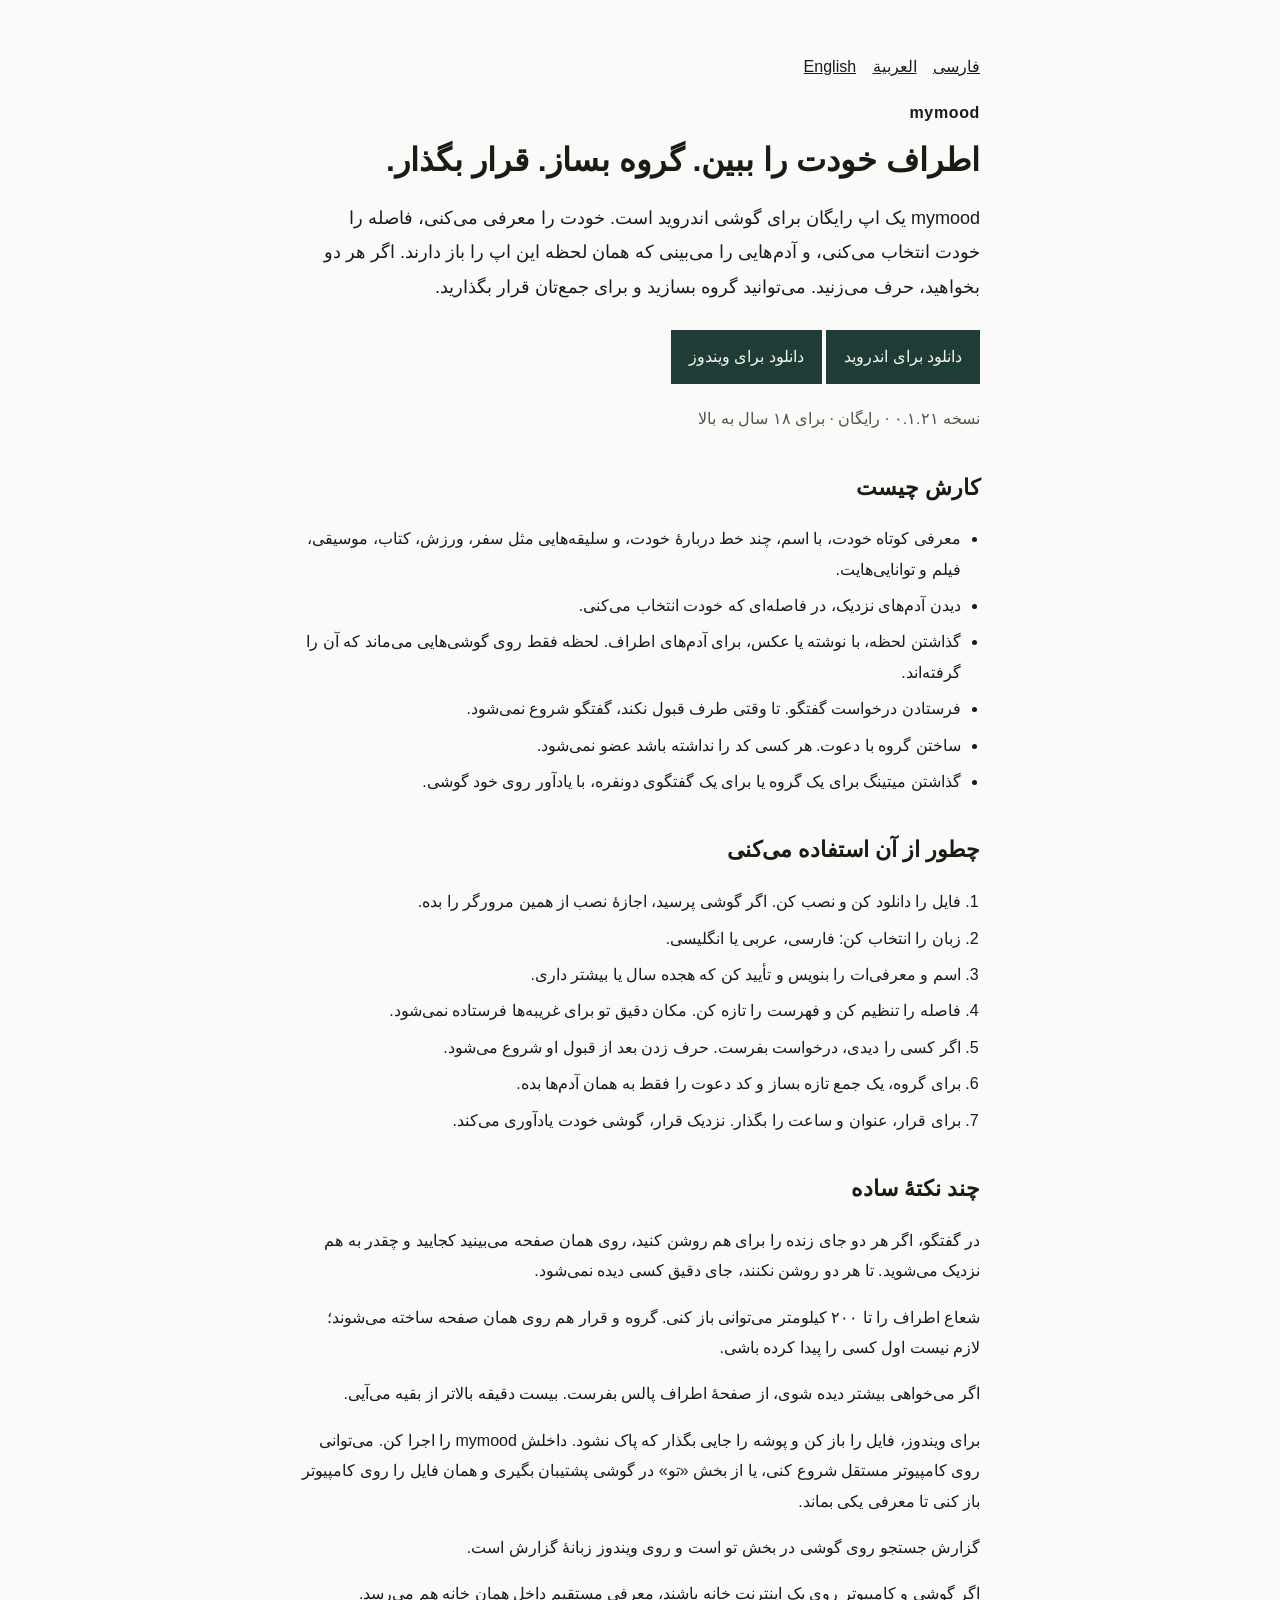
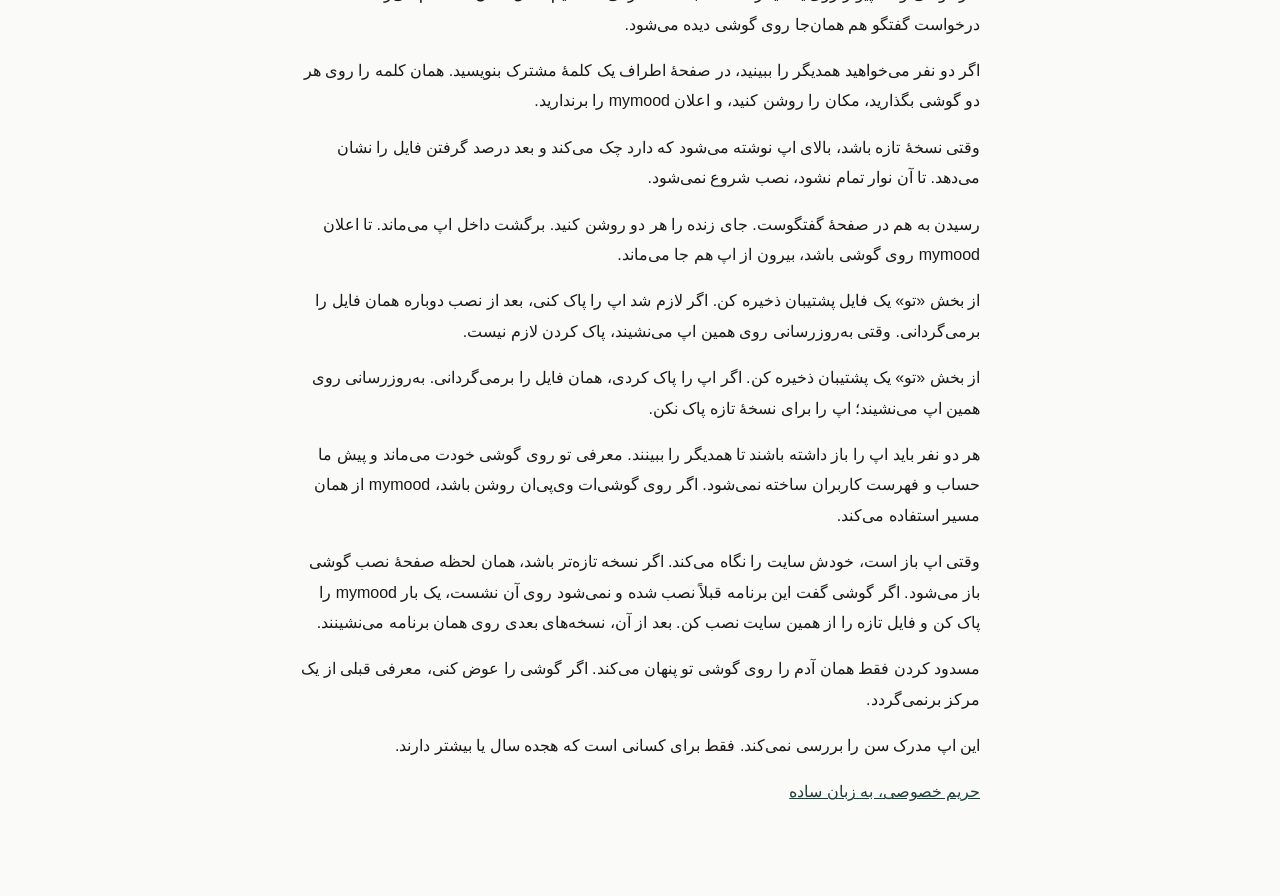
==== index.html @ 52d8f707 "mymood 0.1.21 hide the computer itself and say when a request is sent" ====
<!DOCTYPE html>
<html lang="fa" dir="rtl">
<head>
  <meta charset="utf-8" />
  <meta name="viewport" content="width=device-width, initial-scale=1" />
  <title>mymood | آدم‌های اطراف، گروه و قرار</title>
  <meta name="description" content="mymood اپ رایگان اندروید است. اطراف خودت را می‌بینی، خودت را معرفی می‌کنی، گروه می‌سازی و قرار می‌گذاری. بدون ثبت‌نام." />
  <meta name="robots" content="index,follow" />
  <link rel="canonical" href="https://megavegas.github.io/mymood-site/" />
  <link rel="alternate" hreflang="fa" href="https://megavegas.github.io/mymood-site/" />
  <link rel="alternate" hreflang="ar" href="https://megavegas.github.io/mymood-site/ar.html" />
  <link rel="alternate" hreflang="en" href="https://megavegas.github.io/mymood-site/en.html" />
  <link rel="alternate" hreflang="x-default" href="https://megavegas.github.io/mymood-site/" />
  <meta property="og:title" content="mymood | آدم‌های اطراف، گروه و قرار" />
  <meta property="og:description" content="اطراف خودت را ببین، گروه بساز و قرار بگذار. معرفی‌ات پیش ما نمی‌ماند." />
  <meta property="og:type" content="website" />
  <meta property="og:url" content="https://megavegas.github.io/mymood-site/" />
  <meta property="og:locale" content="fa_IR" />
  <link rel="icon" href="icon.svg" type="image/svg+xml" />
  <link rel="stylesheet" href="site.css" />
  <script type="application/ld+json">
  {
    "@context": "https://schema.org",
    "@type": "MobileApplication",
    "name": "mymood",
    "operatingSystem": "Android",
    "applicationCategory": "SocialNetworkingApplication",
    "offers": { "@type": "Offer", "price": "0", "priceCurrency": "USD" },
    "inLanguage": ["fa", "ar", "en"],
    "downloadUrl": "https://megavegas.github.io/mymood-site/downloads/mymood.apk",
    "description": "اپ رایگان برای دیدن آدم‌های اطراف، ساختن گروه و گذاشتن قرار. بدون ثبت‌نام."
  }
  </script>
</head>
<body>
  <main>
    <p class="langs"><a href="index.html" aria-current="page">فارسی</a> <a href="ar.html">العربية</a> <a href="en.html">English</a></p>
    <p class="mark">mymood</p>
    <h1>اطراف خودت را ببین. گروه بساز. قرار بگذار.</h1>
    <p class="lead">mymood یک اپ رایگان برای گوشی اندروید است. خودت را معرفی می‌کنی، فاصله را خودت انتخاب می‌کنی، و آدم‌هایی را می‌بینی که همان لحظه این اپ را باز دارند. اگر هر دو بخواهید، حرف می‌زنید. می‌توانید گروه بسازید و برای جمع‌تان قرار بگذارید.</p>
    <a class="btn" href="downloads/mymood.apk" download>دانلود برای اندروید</a>
    <a class="btn" href="downloads/mymood-windows.zip">دانلود برای ویندوز</a>
    <p class="note">نسخه ۰.۱.۲۱ · رایگان · برای ۱۸ سال به بالا</p>

    <h2>کارش چیست</h2>
    <ul>
      <li>معرفی کوتاه خودت، با اسم، چند خط دربارهٔ خودت، و سلیقه‌هایی مثل سفر، ورزش، کتاب، موسیقی، فیلم و توانایی‌هایت.</li>
      <li>دیدن آدم‌های نزدیک، در فاصله‌ای که خودت انتخاب می‌کنی.</li>
      <li>گذاشتن لحظه، با نوشته یا عکس، برای آدم‌های اطراف. لحظه فقط روی گوشی‌هایی می‌ماند که آن را گرفته‌اند.</li>
      <li>فرستادن درخواست گفتگو. تا وقتی طرف قبول نکند، گفتگو شروع نمی‌شود.</li>
      <li>ساختن گروه با دعوت. هر کسی کد را نداشته باشد عضو نمی‌شود.</li>
      <li>گذاشتن میتینگ برای یک گروه یا برای یک گفتگوی دونفره، با یادآور روی خود گوشی.</li>
    </ul>

    <h2>چطور از آن استفاده می‌کنی</h2>
    <ol>
      <li>فایل را دانلود کن و نصب کن. اگر گوشی پرسید، اجازهٔ نصب از همین مرورگر را بده.</li>
      <li>زبان را انتخاب کن: فارسی، عربی یا انگلیسی.</li>
      <li>اسم و معرفی‌ات را بنویس و تأیید کن که هجده سال یا بیشتر داری.</li>
      <li>فاصله را تنظیم کن و فهرست را تازه کن. مکان دقیق تو برای غریبه‌ها فرستاده نمی‌شود.</li>
      <li>اگر کسی را دیدی، درخواست بفرست. حرف زدن بعد از قبول او شروع می‌شود.</li>
      <li>برای گروه، یک جمع تازه بساز و کد دعوت را فقط به همان آدم‌ها بده.</li>
      <li>برای قرار، عنوان و ساعت را بگذار. نزدیک قرار، گوشی خودت یادآوری می‌کند.</li>
    </ol>

    <h2>چند نکتهٔ ساده</h2>
    <p>در گفتگو، اگر هر دو جای زنده را برای هم روشن کنید، روی همان صفحه می‌بینید کجایید و چقدر به هم نزدیک می‌شوید. تا هر دو روشن نکنند، جای دقیق کسی دیده نمی‌شود.</p>
    <p>شعاع اطراف را تا ۲۰۰ کیلومتر می‌توانی باز کنی. گروه و قرار هم روی همان صفحه ساخته می‌شوند؛ لازم نیست اول کسی را پیدا کرده باشی.</p>
    <p>اگر می‌خواهی بیشتر دیده شوی، از صفحهٔ اطراف پالس بفرست. بیست دقیقه بالاتر از بقیه می‌آیی.</p>
    <p>برای ویندوز، فایل را باز کن و پوشه را جایی بگذار که پاک نشود. داخلش mymood را اجرا کن. می‌توانی روی کامپیوتر مستقل شروع کنی، یا از بخش «تو» در گوشی پشتیبان بگیری و همان فایل را روی کامپیوتر باز کنی تا معرفی یکی بماند.</p>
    <p>گزارش جستجو روی گوشی در بخش تو است و روی ویندوز زبانهٔ گزارش است.</p>
    <p>اگر گوشی و کامپیوتر روی یک اینترنت خانه باشند، معرفی مستقیم داخل همان خانه هم می‌رسد. درخواست گفتگو هم همان‌جا روی گوشی دیده می‌شود.</p>
    <p>اگر دو نفر می‌خواهید همدیگر را ببینید، در صفحهٔ اطراف یک کلمهٔ مشترک بنویسید. همان کلمه را روی هر دو گوشی بگذارید، مکان را روشن کنید، و اعلان mymood را برندارید.</p>
    <p>وقتی نسخهٔ تازه باشد، بالای اپ نوشته می‌شود که دارد چک می‌کند و بعد درصد گرفتن فایل را نشان می‌دهد. تا آن نوار تمام نشود، نصب شروع نمی‌شود.</p>
    <p>رسیدن به هم در صفحهٔ گفتگوست. جای زنده را هر دو روشن کنید. برگشت داخل اپ می‌ماند. تا اعلان mymood روی گوشی باشد، بیرون از اپ هم جا می‌ماند.</p>
    <p>از بخش «تو» یک فایل پشتیبان ذخیره کن. اگر لازم شد اپ را پاک کنی، بعد از نصب دوباره همان فایل را برمی‌گردانی. وقتی به‌روزرسانی روی همین اپ می‌نشیند، پاک کردن لازم نیست.</p>
    <p>از بخش «تو» یک پشتیبان ذخیره کن. اگر اپ را پاک کردی، همان فایل را برمی‌گردانی. به‌روزرسانی روی همین اپ می‌نشیند؛ اپ را برای نسخهٔ تازه پاک نکن.</p>
    <p>هر دو نفر باید اپ را باز داشته باشند تا همدیگر را ببینند. معرفی تو روی گوشی خودت می‌ماند و پیش ما حساب و فهرست کاربران ساخته نمی‌شود. اگر روی گوشی‌ات وی‌پی‌ان روشن باشد، mymood از همان مسیر استفاده می‌کند.</p>
    <p>وقتی اپ باز است، خودش سایت را نگاه می‌کند. اگر نسخه تازه‌تر باشد، همان لحظه صفحهٔ نصب گوشی باز می‌شود. اگر گوشی گفت این برنامه قبلاً نصب شده و نمی‌شود روی آن نشست، یک بار mymood را پاک کن و فایل تازه را از همین سایت نصب کن. بعد از آن، نسخه‌های بعدی روی همان برنامه می‌نشینند.</p>
    <p>مسدود کردن فقط همان آدم را روی گوشی تو پنهان می‌کند. اگر گوشی را عوض کنی، معرفی قبلی از یک مرکز برنمی‌گردد.</p>
    <p>این اپ مدرک سن را بررسی نمی‌کند. فقط برای کسانی است که هجده سال یا بیشتر دارند.</p>

    <p><a href="privacy.html">حریم خصوصی، به زبان ساده</a></p>
  </main>
</body>
</html>
---- site.css ----
:root {
  --ink: #1c1917;
  --muted: #57534e;
  --paper: #fafaf9;
  --card: #ffffff;
  --line: #e7e5e4;
  --btn: #1f3d36;
}
* { box-sizing: border-box; }
body {
  margin: 0;
  background: var(--paper);
  color: var(--ink);
  font-family: Tahoma, "Segoe UI", sans-serif;
  line-height: 1.9;
}
main { max-width: 720px; margin: 0 auto; padding: 36px 20px 72px; }
.ltr { direction: ltr; text-align: left; font-family: "Segoe UI", Tahoma, sans-serif; }
.mark { font-weight: 700; letter-spacing: 0.04em; margin: 0; }
h1 { font-size: 32px; line-height: 1.45; margin: 8px 0 12px; }
h2 { font-size: 22px; margin: 32px 0 8px; }
.lead { font-size: 18px; }
.note, .langs { color: var(--muted); }
.langs a { color: var(--ink); margin-left: 12px; }
.btn {
  display: inline-block;
  background: var(--btn);
  color: #f6f3ee;
  text-decoration: none;
  padding: 12px 18px;
  margin: 8px 0 4px;
}
a { color: var(--btn); }
ul, ol { padding-inline-start: 1.2em; }
li { margin: 6px 0; }
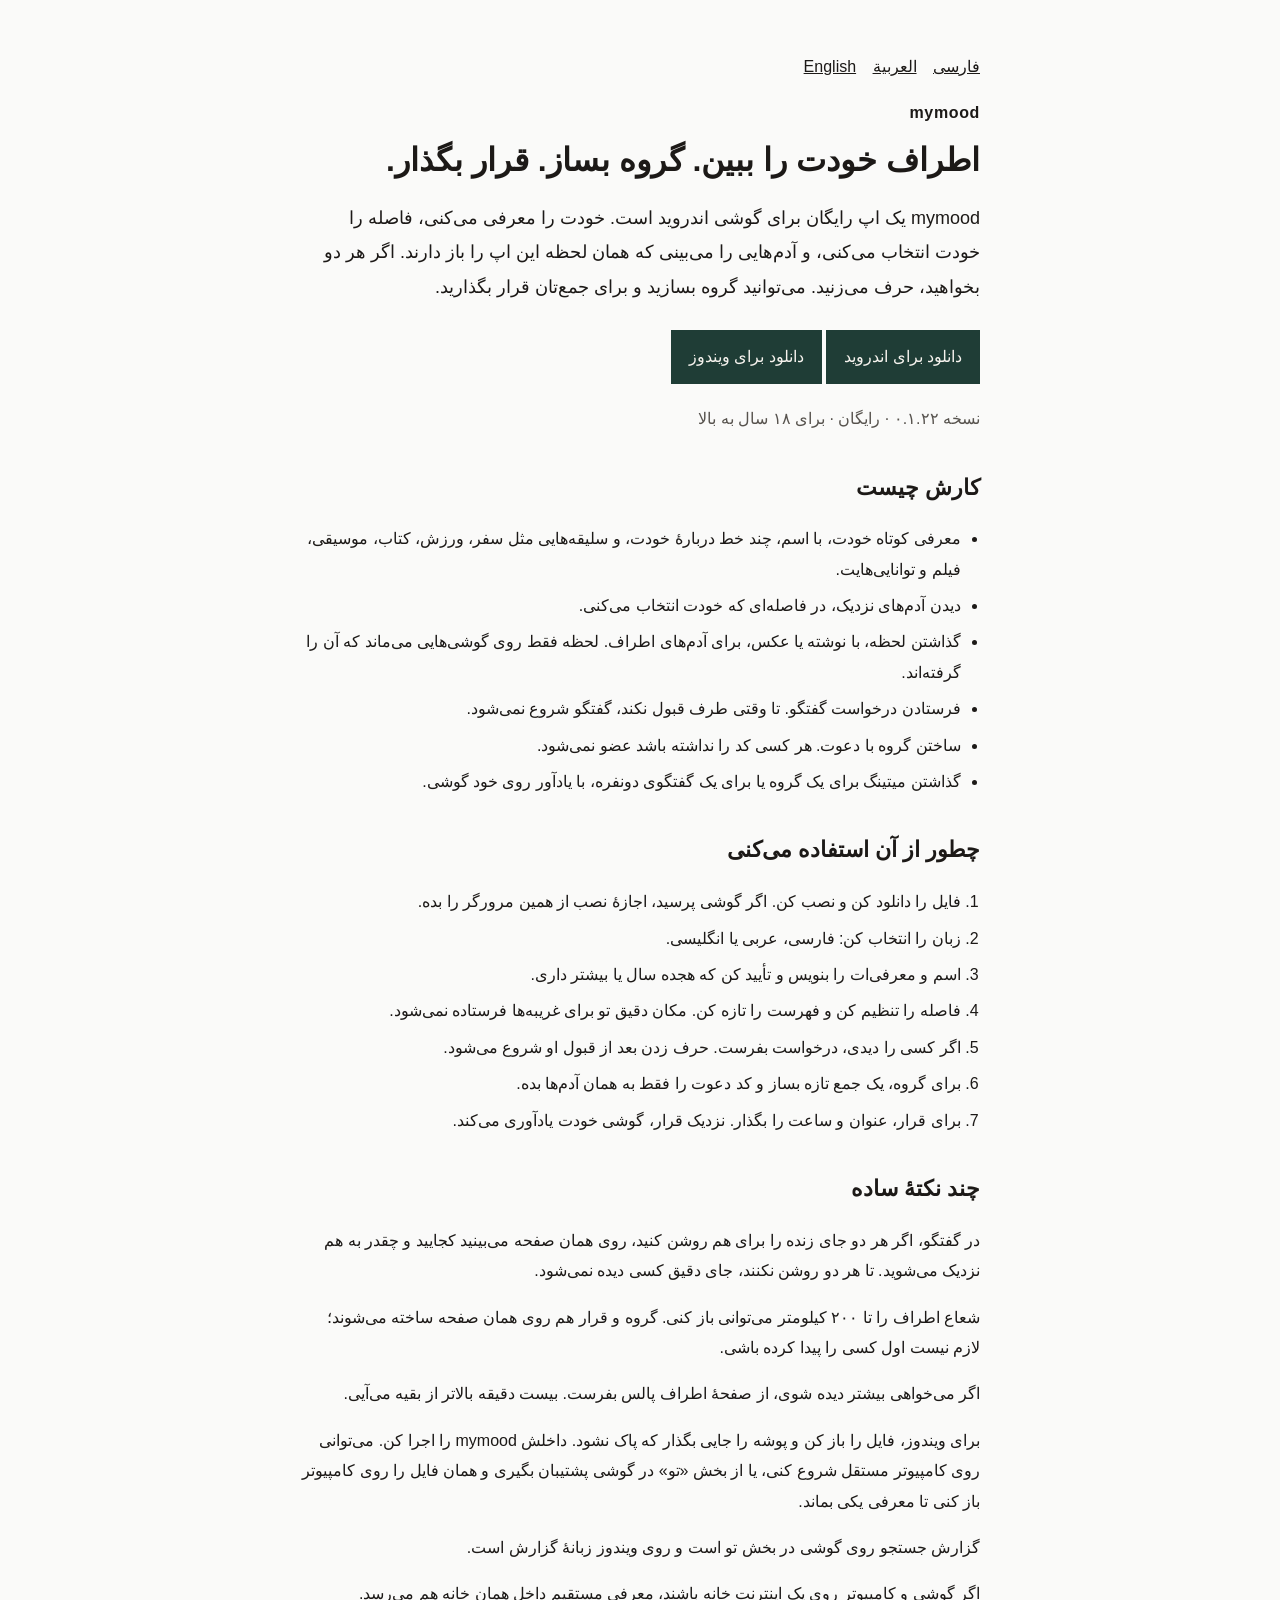
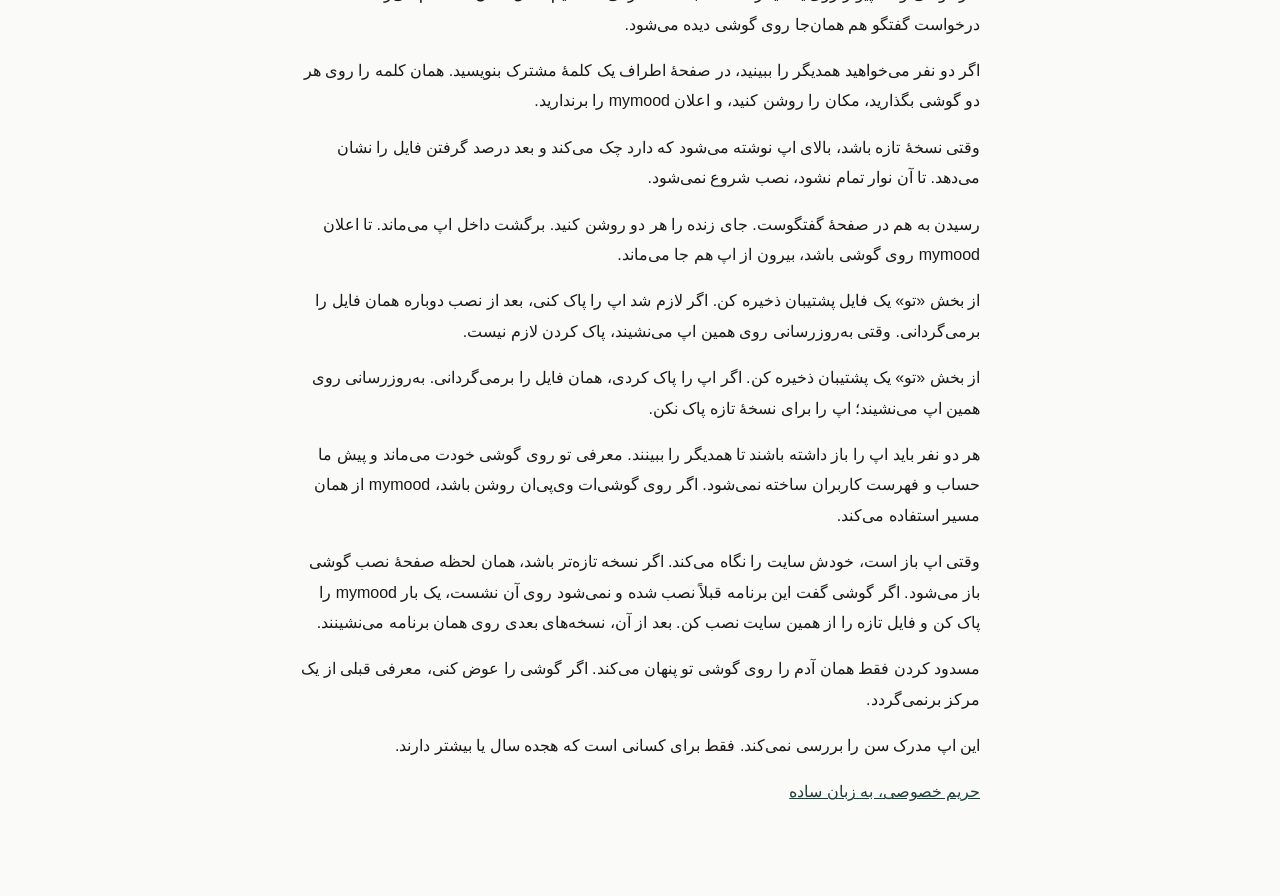
==== commit fa0a5ecc: "mymood 0.1.22 return the introduction on the same path" ====
--- a/index.html
+++ b/index.html
@@ -40,7 +40,7 @@
     <p class="lead">mymood یک اپ رایگان برای گوشی اندروید است. خودت را معرفی می‌کنی، فاصله را خودت انتخاب می‌کنی، و آدم‌هایی را می‌بینی که همان لحظه این اپ را باز دارند. اگر هر دو بخواهید، حرف می‌زنید. می‌توانید گروه بسازید و برای جمع‌تان قرار بگذارید.</p>
     <a class="btn" href="downloads/mymood.apk" download>دانلود برای اندروید</a>
     <a class="btn" href="downloads/mymood-windows.zip">دانلود برای ویندوز</a>
-    <p class="note">نسخه ۰.۱.۲۱ · رایگان · برای ۱۸ سال به بالا</p>
+    <p class="note">نسخه ۰.۱.۲۲ · رایگان · برای ۱۸ سال به بالا</p>
 
     <h2>کارش چیست</h2>
     <ul>
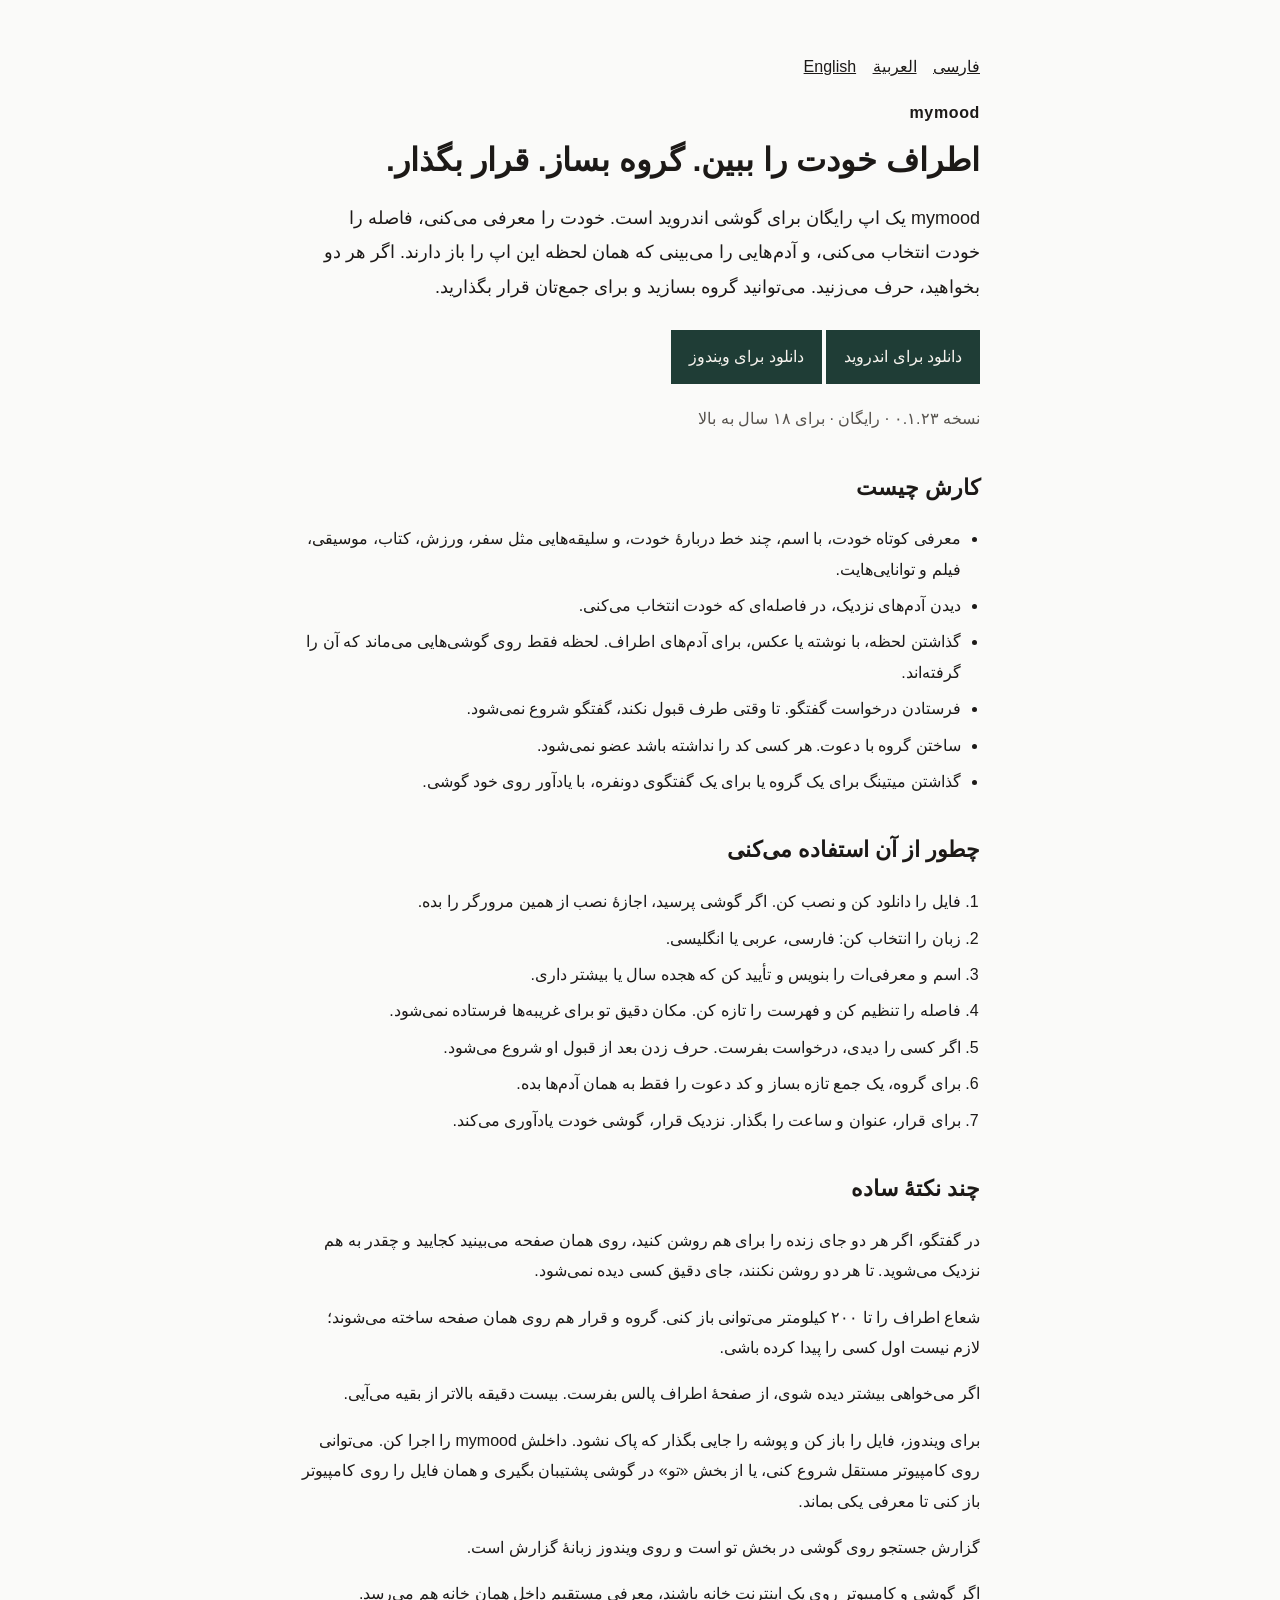
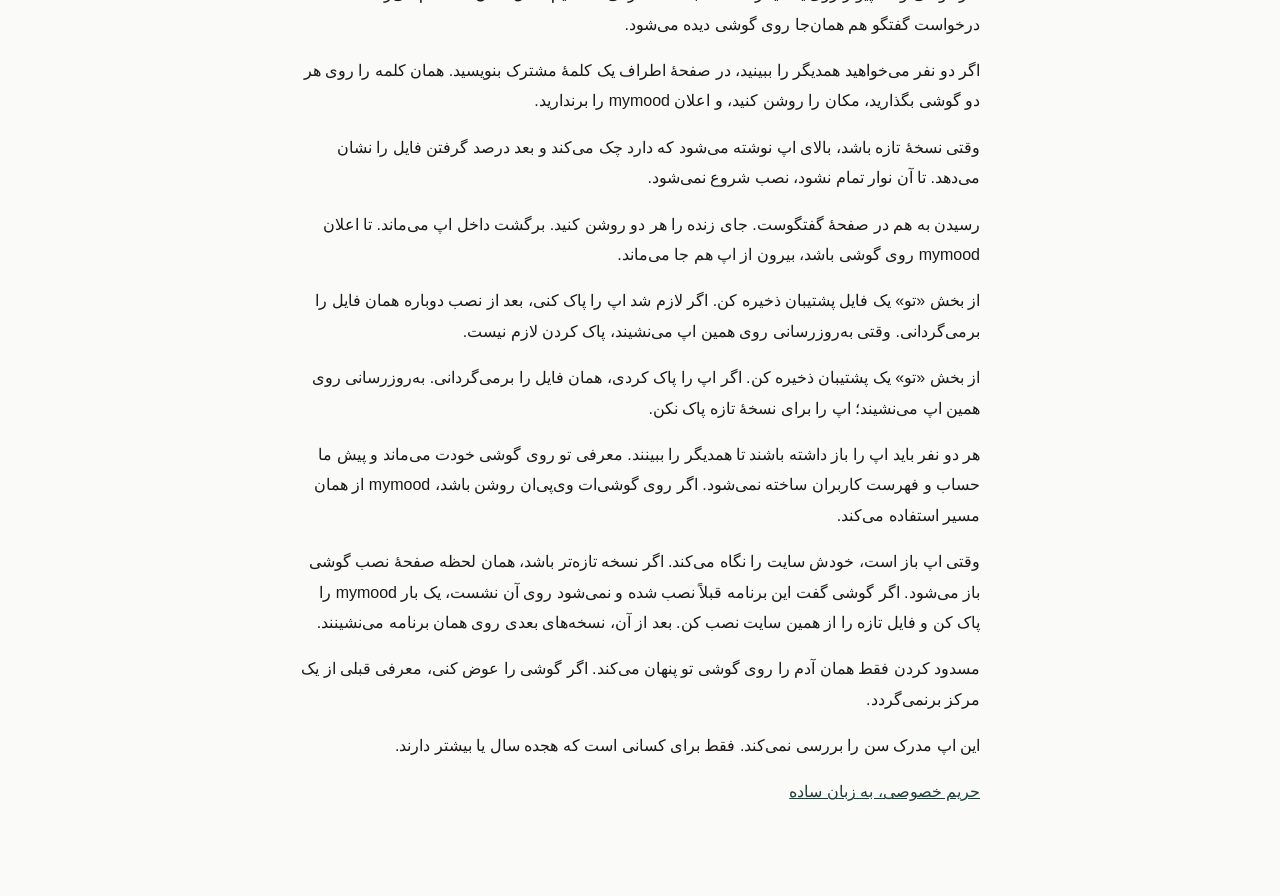
==== commit 4a7facff: "mymood 0.1.23 windows can send a pulse and both send it right away" ====
--- a/index.html
+++ b/index.html
@@ -40,7 +40,7 @@
     <p class="lead">mymood یک اپ رایگان برای گوشی اندروید است. خودت را معرفی می‌کنی، فاصله را خودت انتخاب می‌کنی، و آدم‌هایی را می‌بینی که همان لحظه این اپ را باز دارند. اگر هر دو بخواهید، حرف می‌زنید. می‌توانید گروه بسازید و برای جمع‌تان قرار بگذارید.</p>
     <a class="btn" href="downloads/mymood.apk" download>دانلود برای اندروید</a>
     <a class="btn" href="downloads/mymood-windows.zip">دانلود برای ویندوز</a>
-    <p class="note">نسخه ۰.۱.۲۲ · رایگان · برای ۱۸ سال به بالا</p>
+    <p class="note">نسخه ۰.۱.۲۳ · رایگان · برای ۱۸ سال به بالا</p>
 
     <h2>کارش چیست</h2>
     <ul>
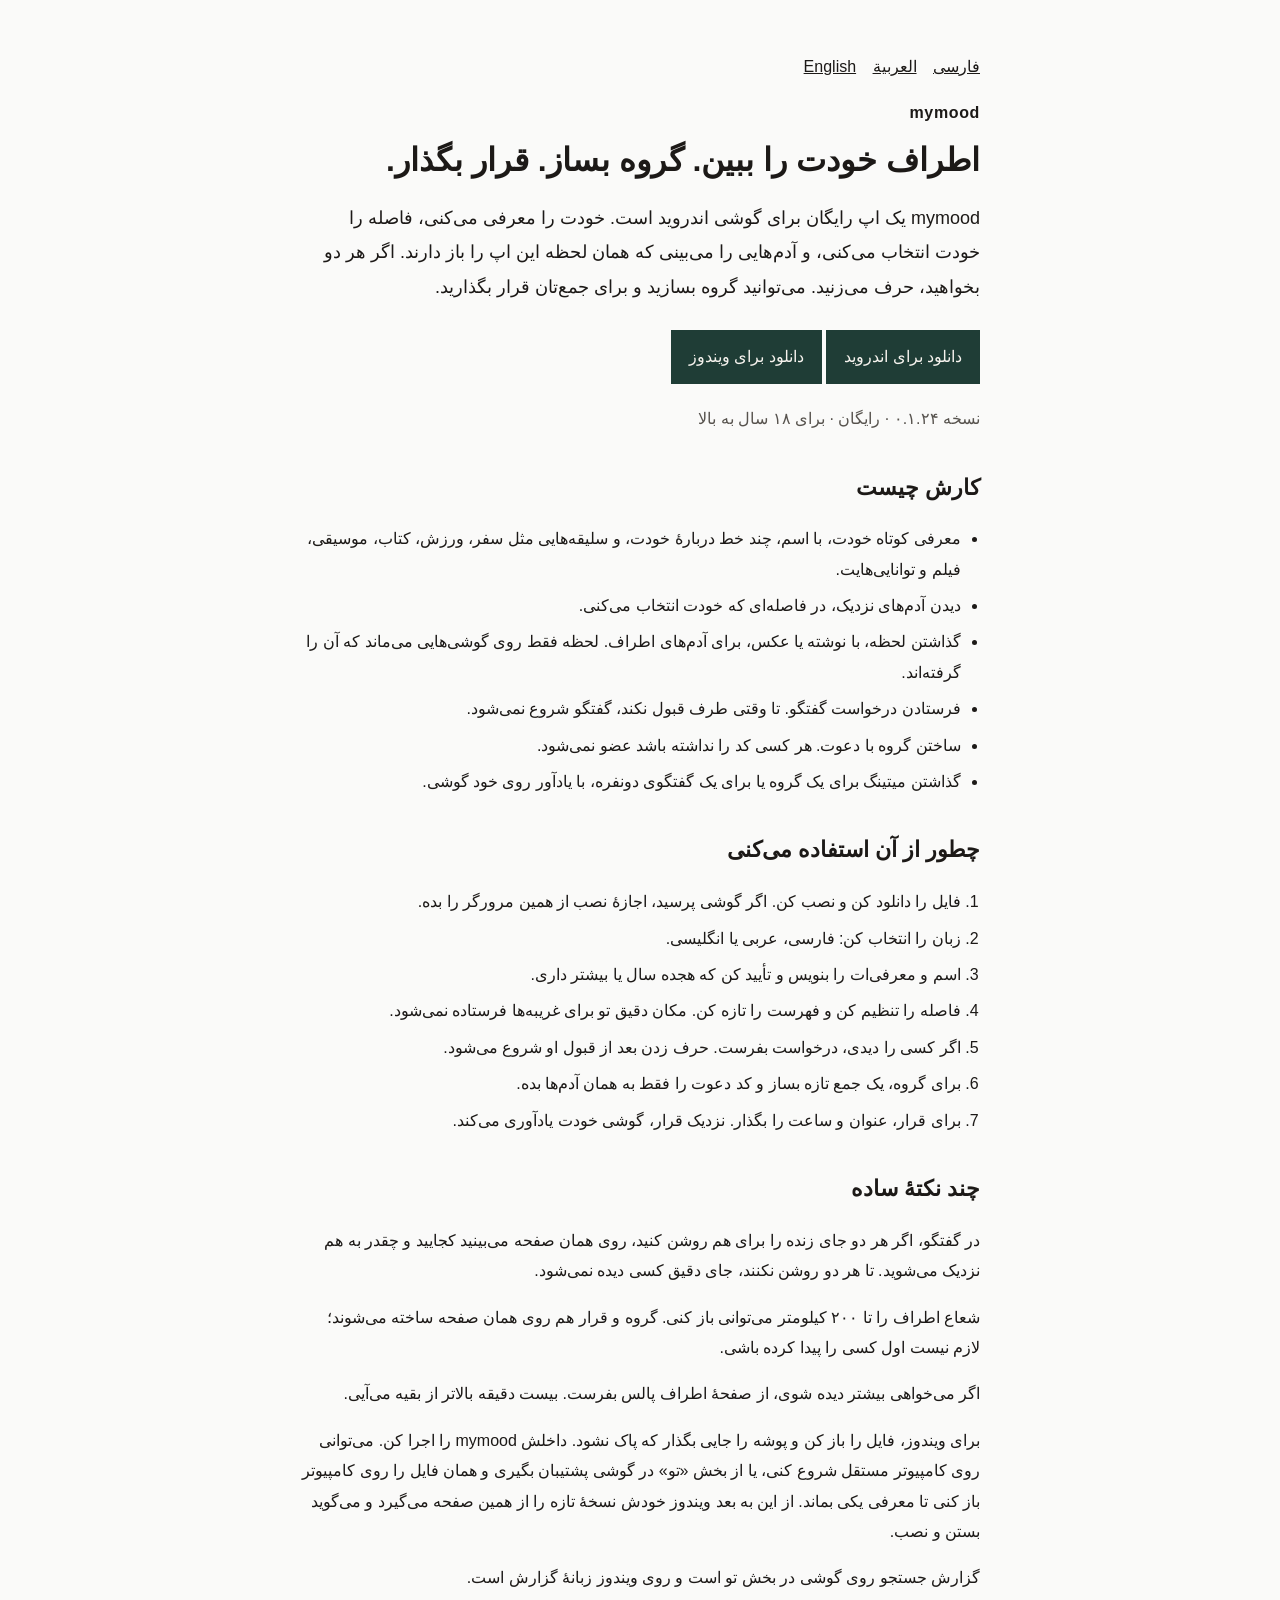
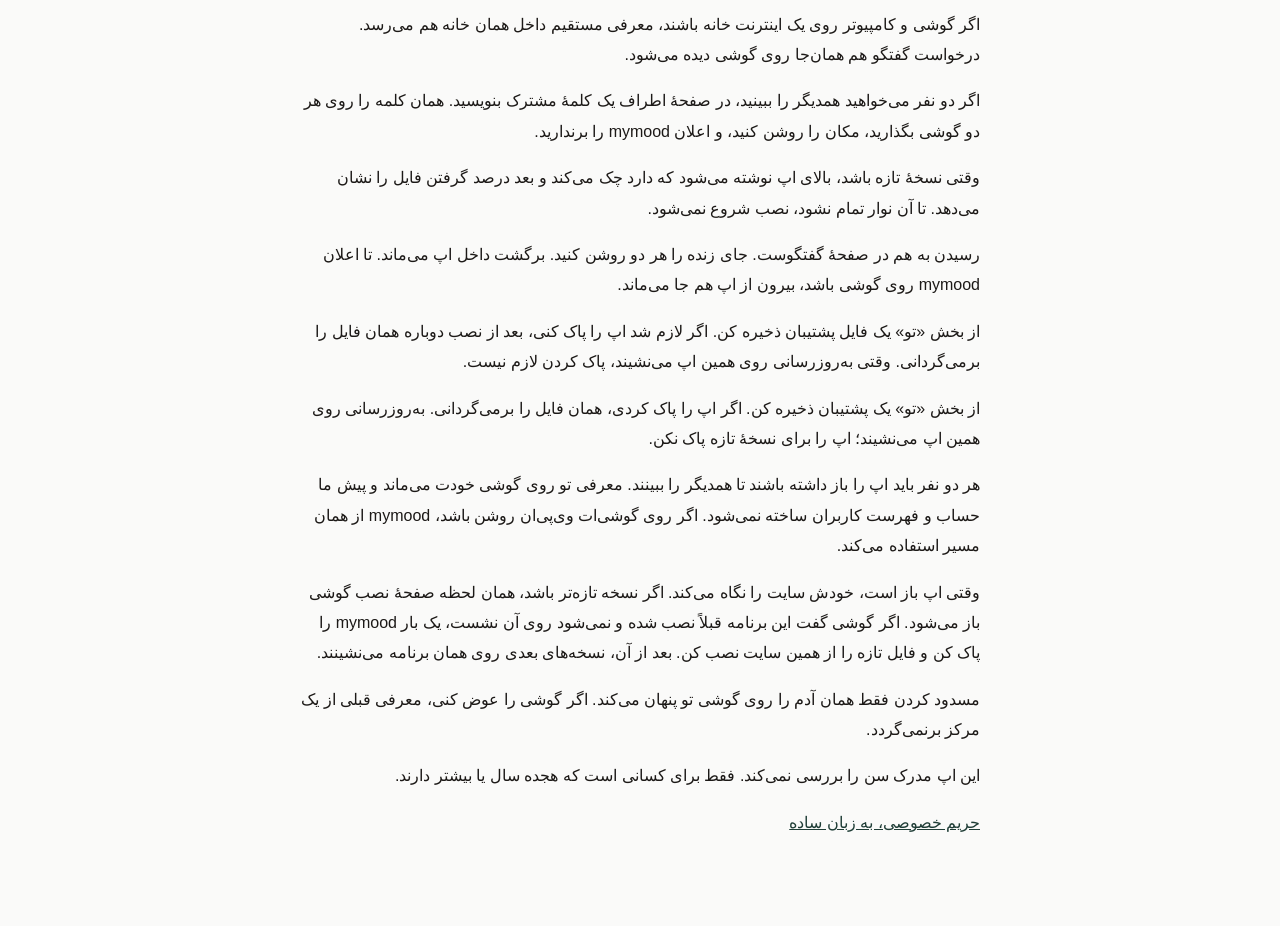
==== commit 7204d347: "mymood 0.1.24 windows looks for a newer version" ====
--- a/index.html
+++ b/index.html
@@ -40,7 +40,7 @@
     <p class="lead">mymood یک اپ رایگان برای گوشی اندروید است. خودت را معرفی می‌کنی، فاصله را خودت انتخاب می‌کنی، و آدم‌هایی را می‌بینی که همان لحظه این اپ را باز دارند. اگر هر دو بخواهید، حرف می‌زنید. می‌توانید گروه بسازید و برای جمع‌تان قرار بگذارید.</p>
     <a class="btn" href="downloads/mymood.apk" download>دانلود برای اندروید</a>
     <a class="btn" href="downloads/mymood-windows.zip">دانلود برای ویندوز</a>
-    <p class="note">نسخه ۰.۱.۲۳ · رایگان · برای ۱۸ سال به بالا</p>
+    <p class="note">نسخه ۰.۱.۲۴ · رایگان · برای ۱۸ سال به بالا</p>
 
     <h2>کارش چیست</h2>
     <ul>
@@ -67,7 +67,7 @@
     <p>در گفتگو، اگر هر دو جای زنده را برای هم روشن کنید، روی همان صفحه می‌بینید کجایید و چقدر به هم نزدیک می‌شوید. تا هر دو روشن نکنند، جای دقیق کسی دیده نمی‌شود.</p>
     <p>شعاع اطراف را تا ۲۰۰ کیلومتر می‌توانی باز کنی. گروه و قرار هم روی همان صفحه ساخته می‌شوند؛ لازم نیست اول کسی را پیدا کرده باشی.</p>
     <p>اگر می‌خواهی بیشتر دیده شوی، از صفحهٔ اطراف پالس بفرست. بیست دقیقه بالاتر از بقیه می‌آیی.</p>
-    <p>برای ویندوز، فایل را باز کن و پوشه را جایی بگذار که پاک نشود. داخلش mymood را اجرا کن. می‌توانی روی کامپیوتر مستقل شروع کنی، یا از بخش «تو» در گوشی پشتیبان بگیری و همان فایل را روی کامپیوتر باز کنی تا معرفی یکی بماند.</p>
+    <p>برای ویندوز، فایل را باز کن و پوشه را جایی بگذار که پاک نشود. داخلش mymood را اجرا کن. می‌توانی روی کامپیوتر مستقل شروع کنی، یا از بخش «تو» در گوشی پشتیبان بگیری و همان فایل را روی کامپیوتر باز کنی تا معرفی یکی بماند. از این به بعد ویندوز خودش نسخهٔ تازه را از همین صفحه می‌گیرد و می‌گوید بستن و نصب.</p>
     <p>گزارش جستجو روی گوشی در بخش تو است و روی ویندوز زبانهٔ گزارش است.</p>
     <p>اگر گوشی و کامپیوتر روی یک اینترنت خانه باشند، معرفی مستقیم داخل همان خانه هم می‌رسد. درخواست گفتگو هم همان‌جا روی گوشی دیده می‌شود.</p>
     <p>اگر دو نفر می‌خواهید همدیگر را ببینید، در صفحهٔ اطراف یک کلمهٔ مشترک بنویسید. همان کلمه را روی هر دو گوشی بگذارید، مکان را روشن کنید، و اعلان mymood را برندارید.</p>
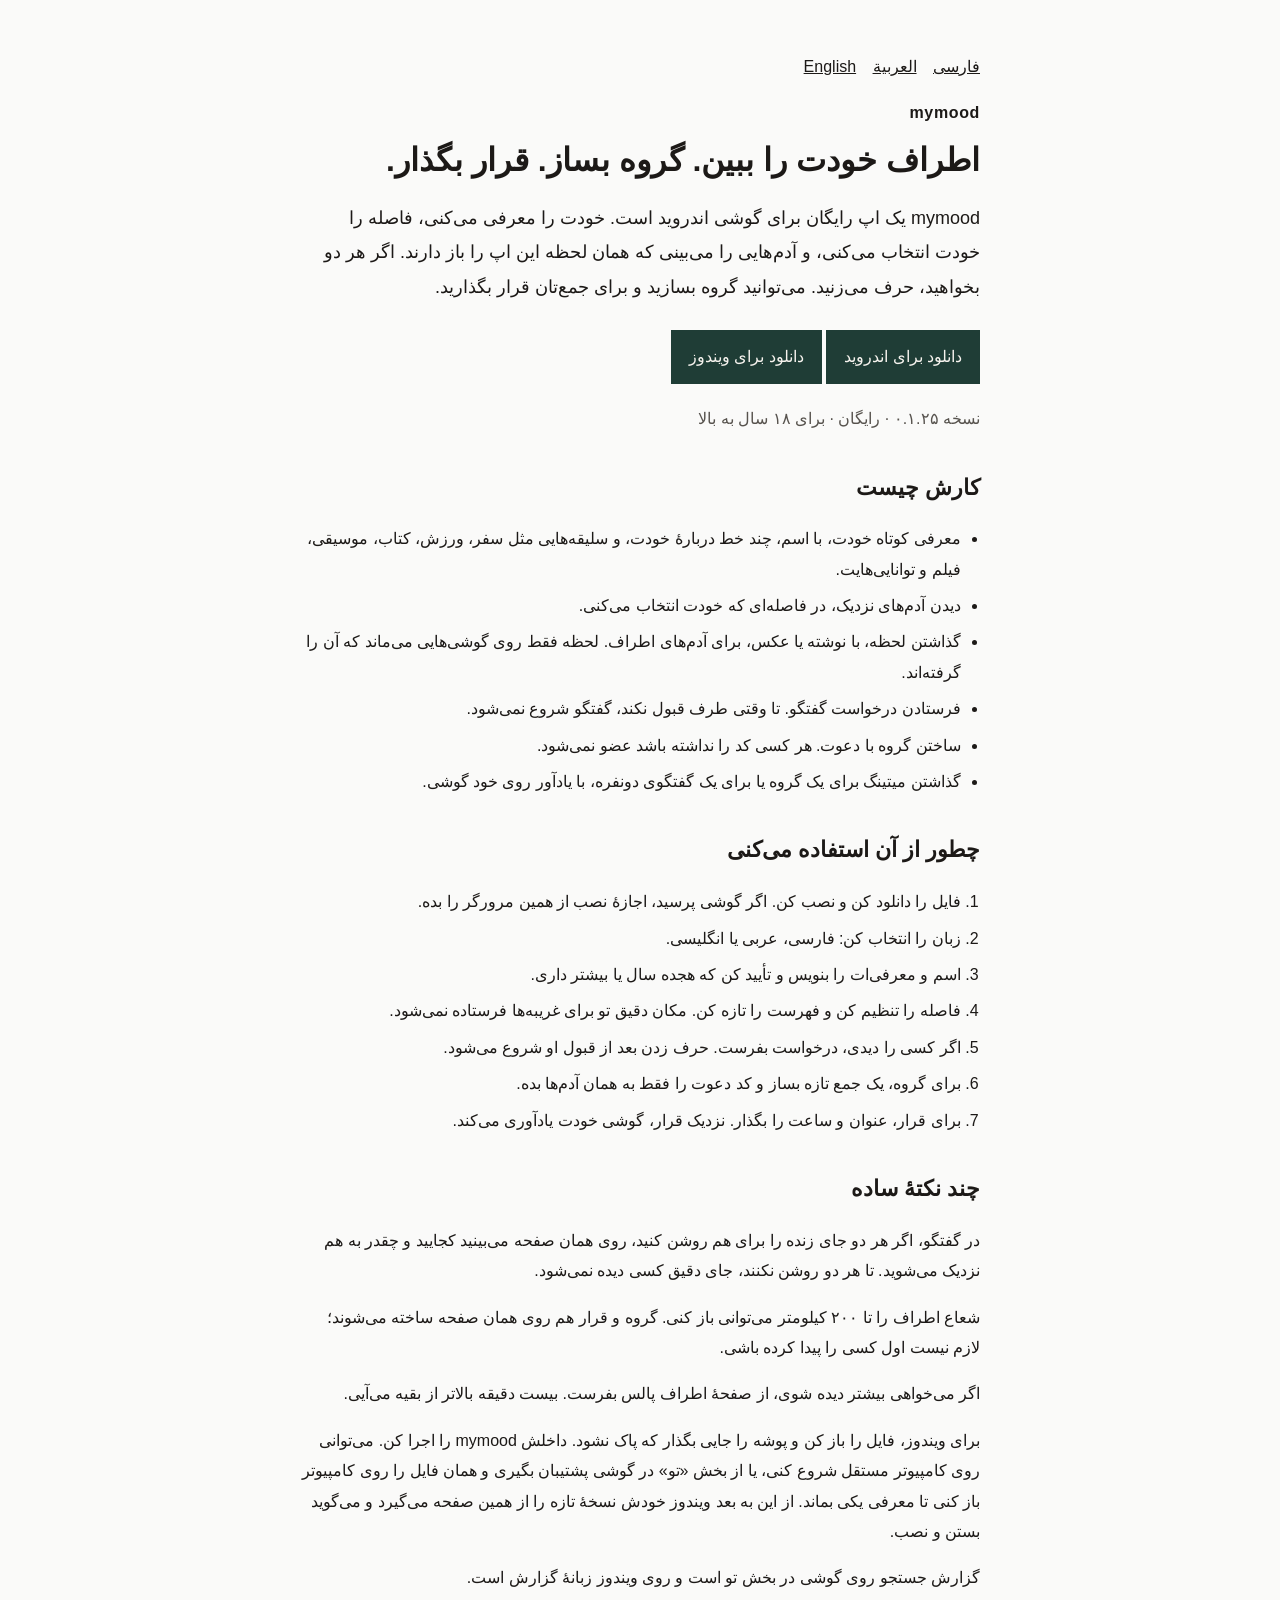
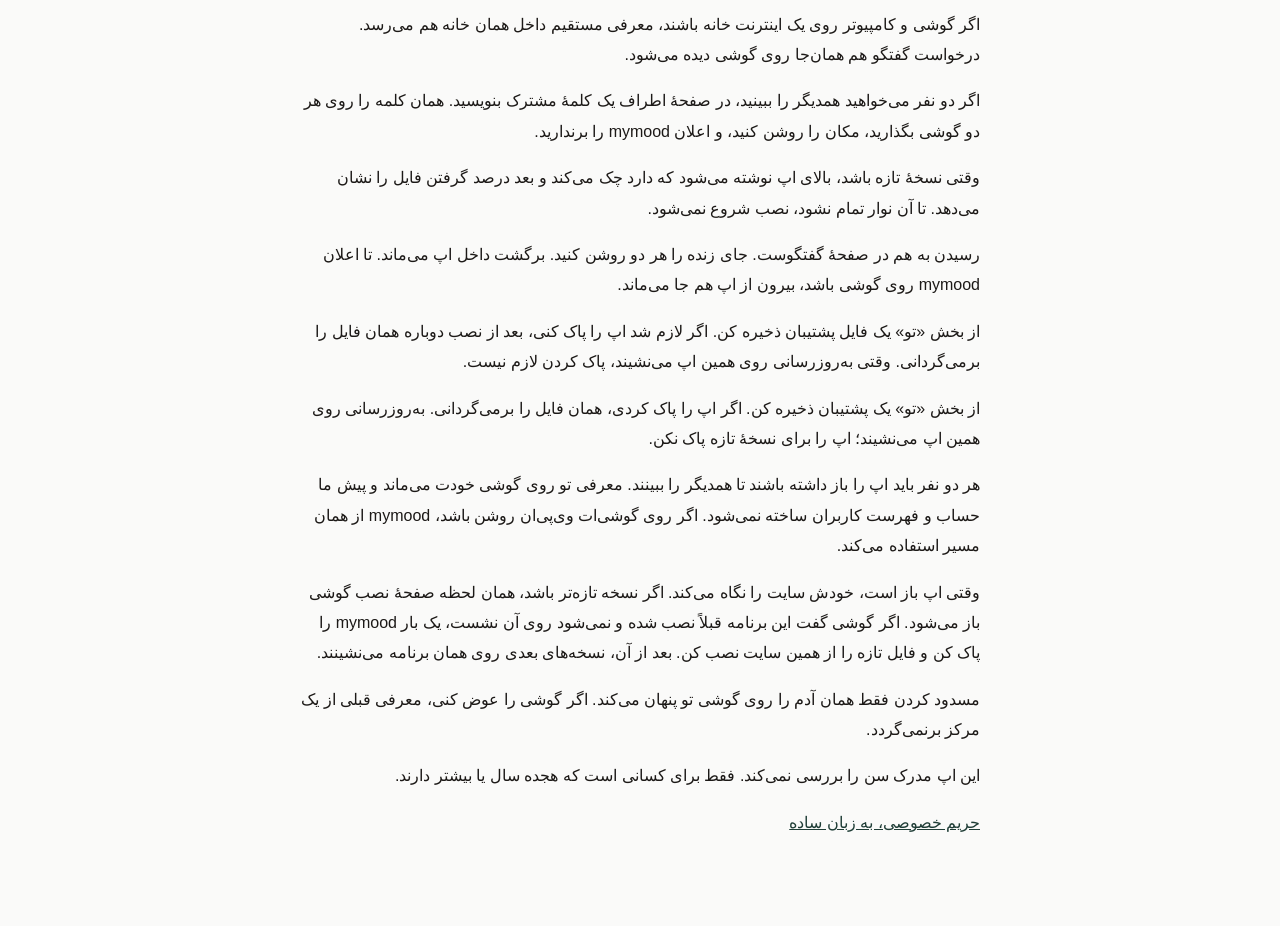
==== commit 75f06836: "mymood 0.1.25 the main page says what just happened" ====
--- a/index.html
+++ b/index.html
@@ -40,7 +40,7 @@
     <p class="lead">mymood یک اپ رایگان برای گوشی اندروید است. خودت را معرفی می‌کنی، فاصله را خودت انتخاب می‌کنی، و آدم‌هایی را می‌بینی که همان لحظه این اپ را باز دارند. اگر هر دو بخواهید، حرف می‌زنید. می‌توانید گروه بسازید و برای جمع‌تان قرار بگذارید.</p>
     <a class="btn" href="downloads/mymood.apk" download>دانلود برای اندروید</a>
     <a class="btn" href="downloads/mymood-windows.zip">دانلود برای ویندوز</a>
-    <p class="note">نسخه ۰.۱.۲۴ · رایگان · برای ۱۸ سال به بالا</p>
+    <p class="note">نسخه ۰.۱.۲۵ · رایگان · برای ۱۸ سال به بالا</p>
 
     <h2>کارش چیست</h2>
     <ul>
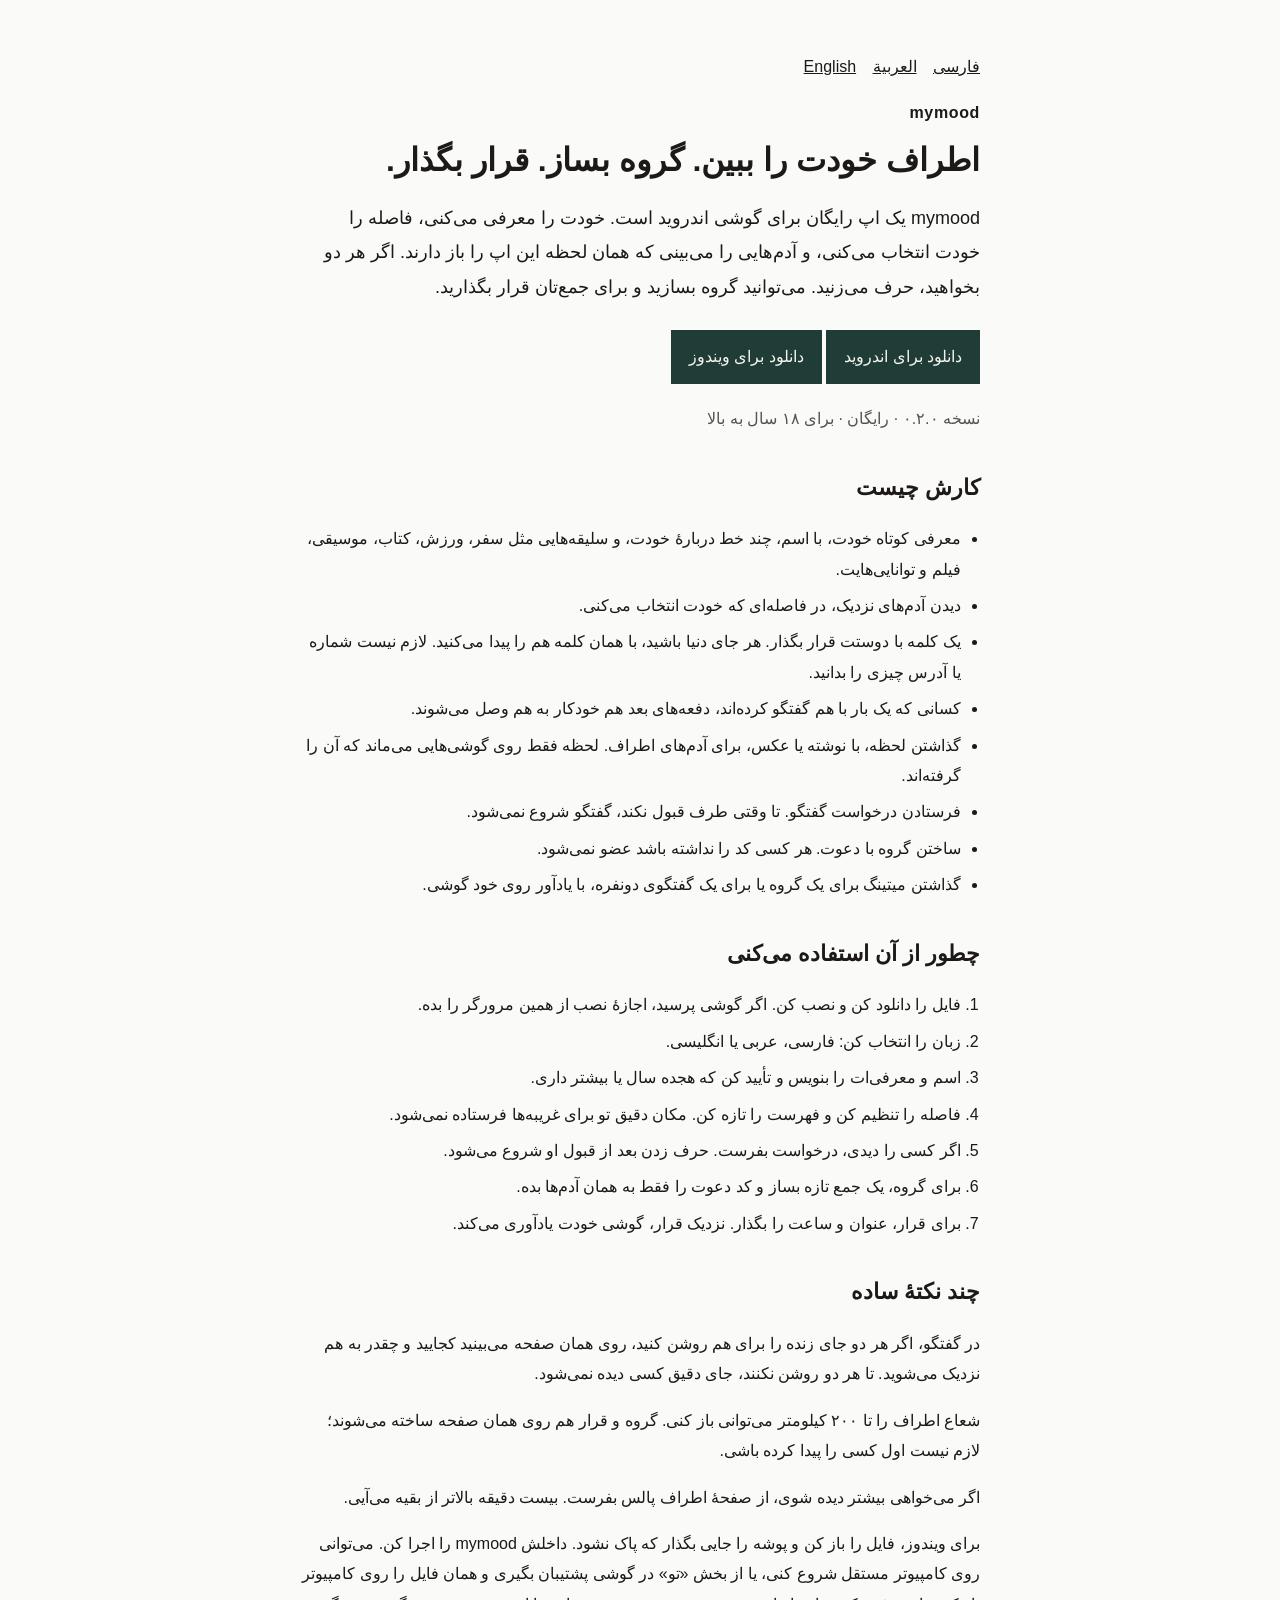
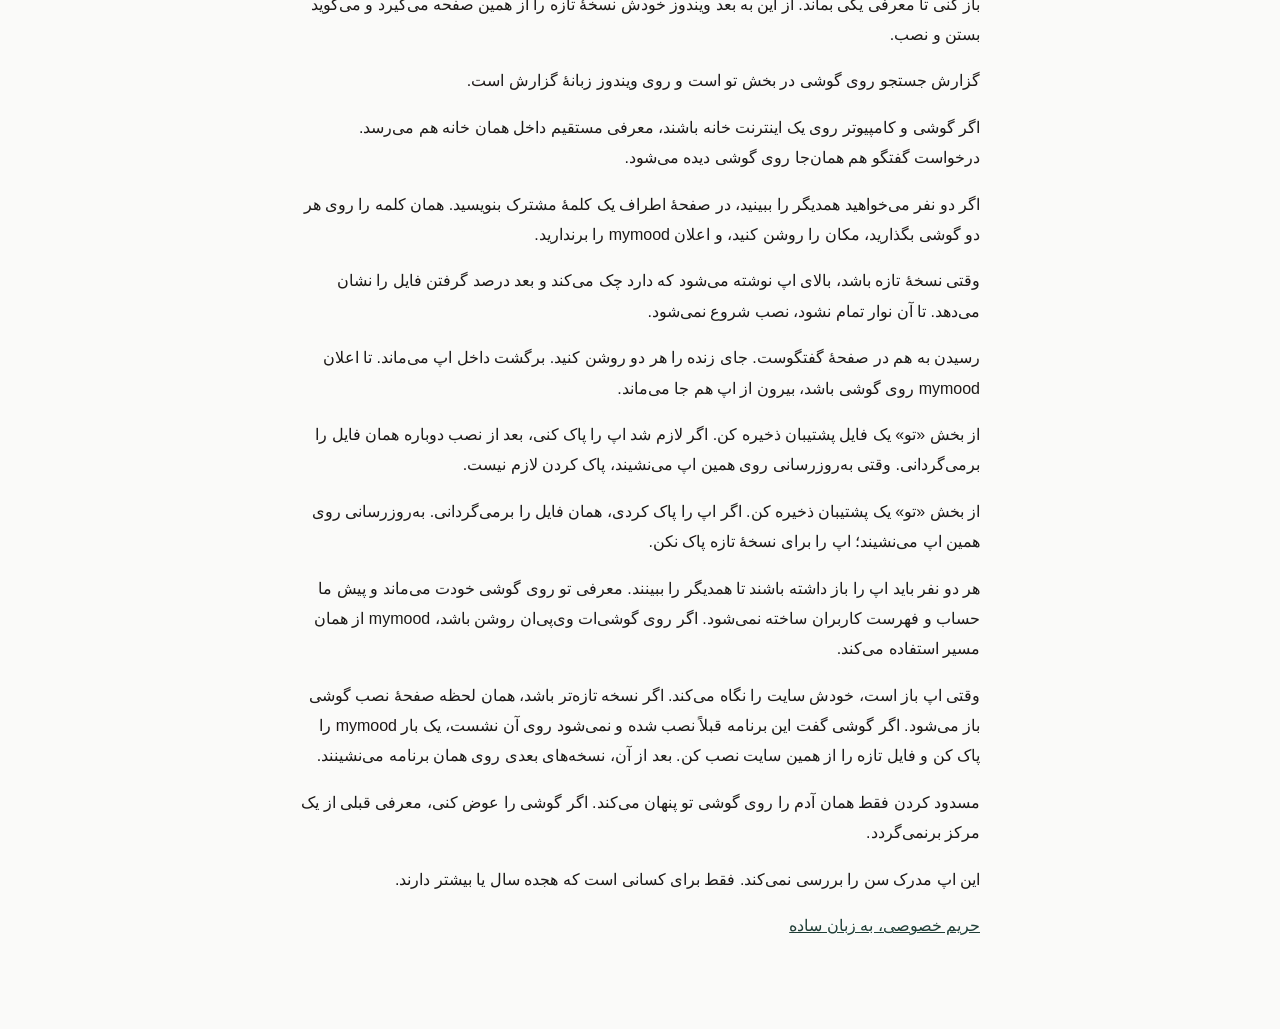
==== commit 6386f68f: "mymood 0.2.0" ====
--- a/index.html
+++ b/index.html
@@ -40,12 +40,14 @@
     <p class="lead">mymood یک اپ رایگان برای گوشی اندروید است. خودت را معرفی می‌کنی، فاصله را خودت انتخاب می‌کنی، و آدم‌هایی را می‌بینی که همان لحظه این اپ را باز دارند. اگر هر دو بخواهید، حرف می‌زنید. می‌توانید گروه بسازید و برای جمع‌تان قرار بگذارید.</p>
     <a class="btn" href="downloads/mymood.apk" download>دانلود برای اندروید</a>
     <a class="btn" href="downloads/mymood-windows.zip">دانلود برای ویندوز</a>
-    <p class="note">نسخه ۰.۱.۲۵ · رایگان · برای ۱۸ سال به بالا</p>
+    <p class="note">نسخه ۰.۲.۰ · رایگان · برای ۱۸ سال به بالا</p>
 
     <h2>کارش چیست</h2>
     <ul>
       <li>معرفی کوتاه خودت، با اسم، چند خط دربارهٔ خودت، و سلیقه‌هایی مثل سفر، ورزش، کتاب، موسیقی، فیلم و توانایی‌هایت.</li>
       <li>دیدن آدم‌های نزدیک، در فاصله‌ای که خودت انتخاب می‌کنی.</li>
+      <li>یک کلمه با دوستت قرار بگذار. هر جای دنیا باشید، با همان کلمه هم را پیدا می‌کنید. لازم نیست شماره یا آدرس چیزی را بدانید.</li>
+      <li>کسانی که یک بار با هم گفتگو کرده‌اند، دفعه‌های بعد هم خودکار به هم وصل می‌شوند.</li>
       <li>گذاشتن لحظه، با نوشته یا عکس، برای آدم‌های اطراف. لحظه فقط روی گوشی‌هایی می‌ماند که آن را گرفته‌اند.</li>
       <li>فرستادن درخواست گفتگو. تا وقتی طرف قبول نکند، گفتگو شروع نمی‌شود.</li>
       <li>ساختن گروه با دعوت. هر کسی کد را نداشته باشد عضو نمی‌شود.</li>
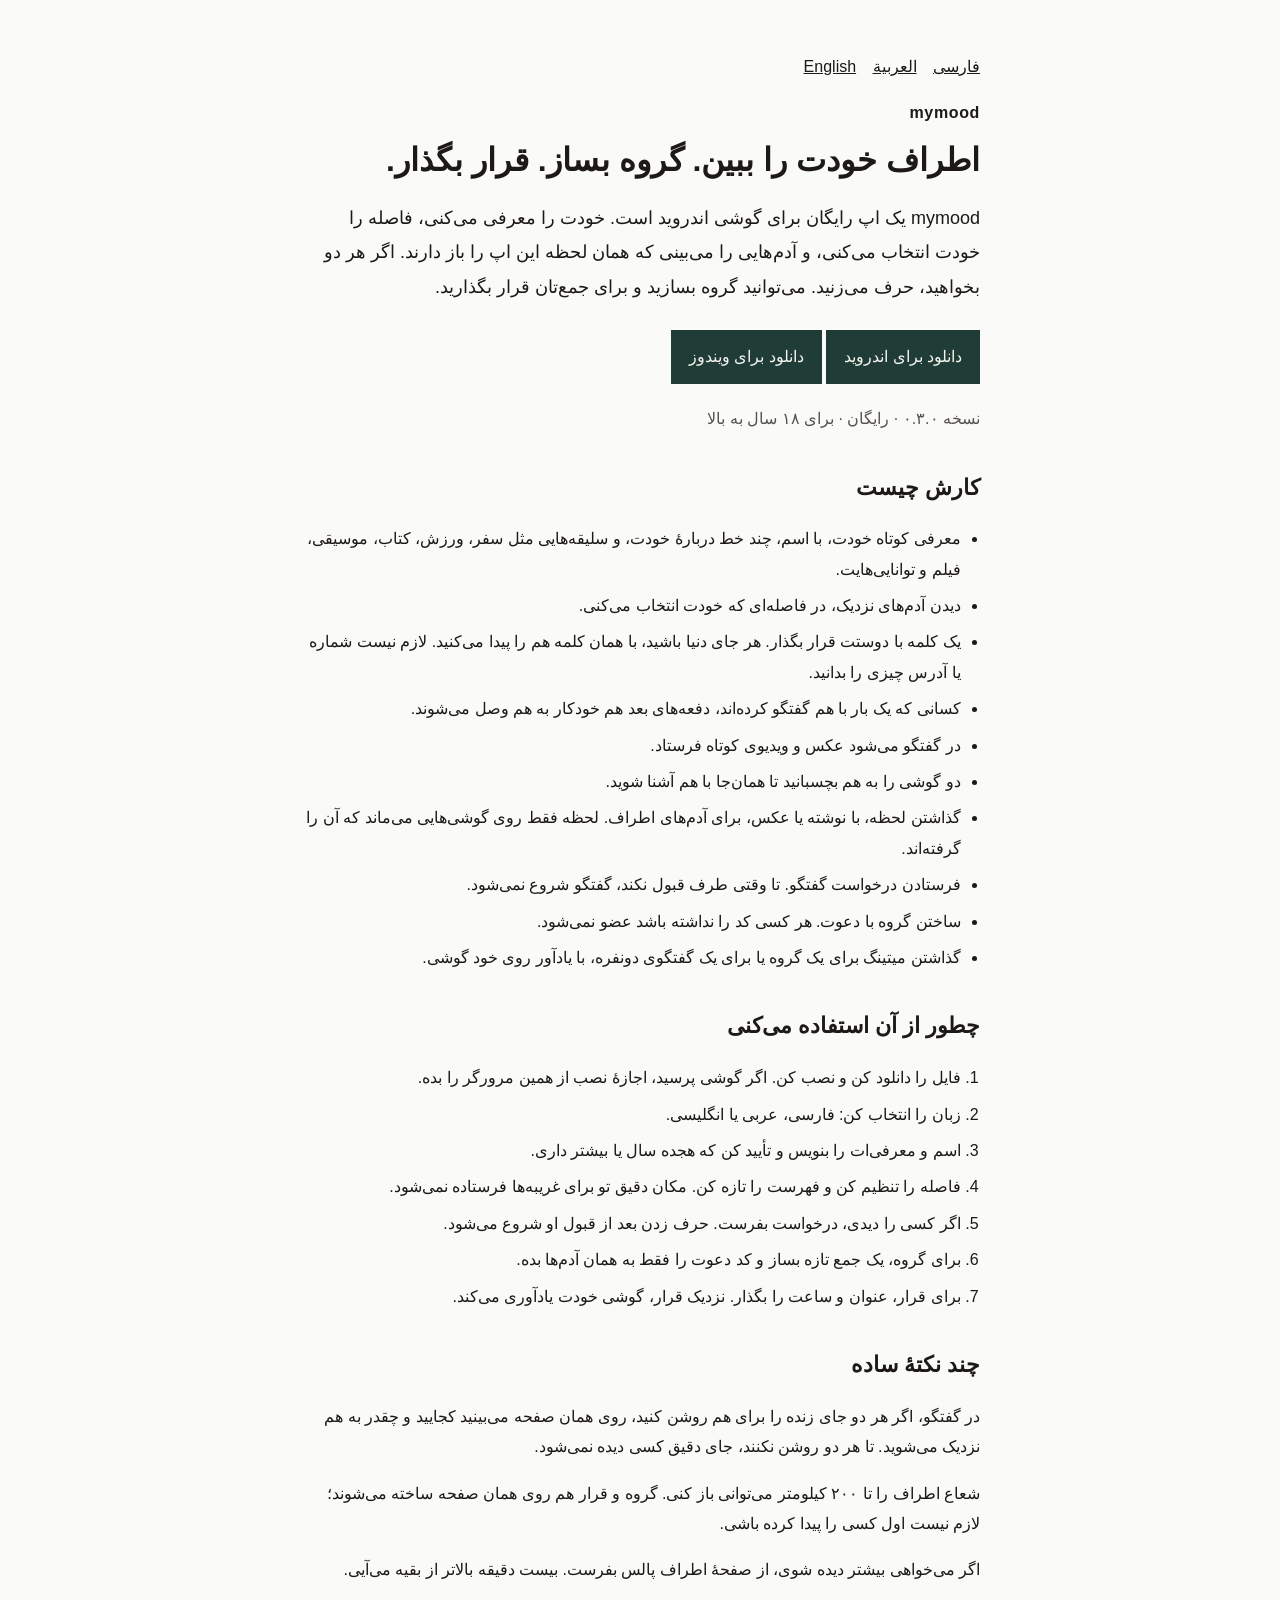
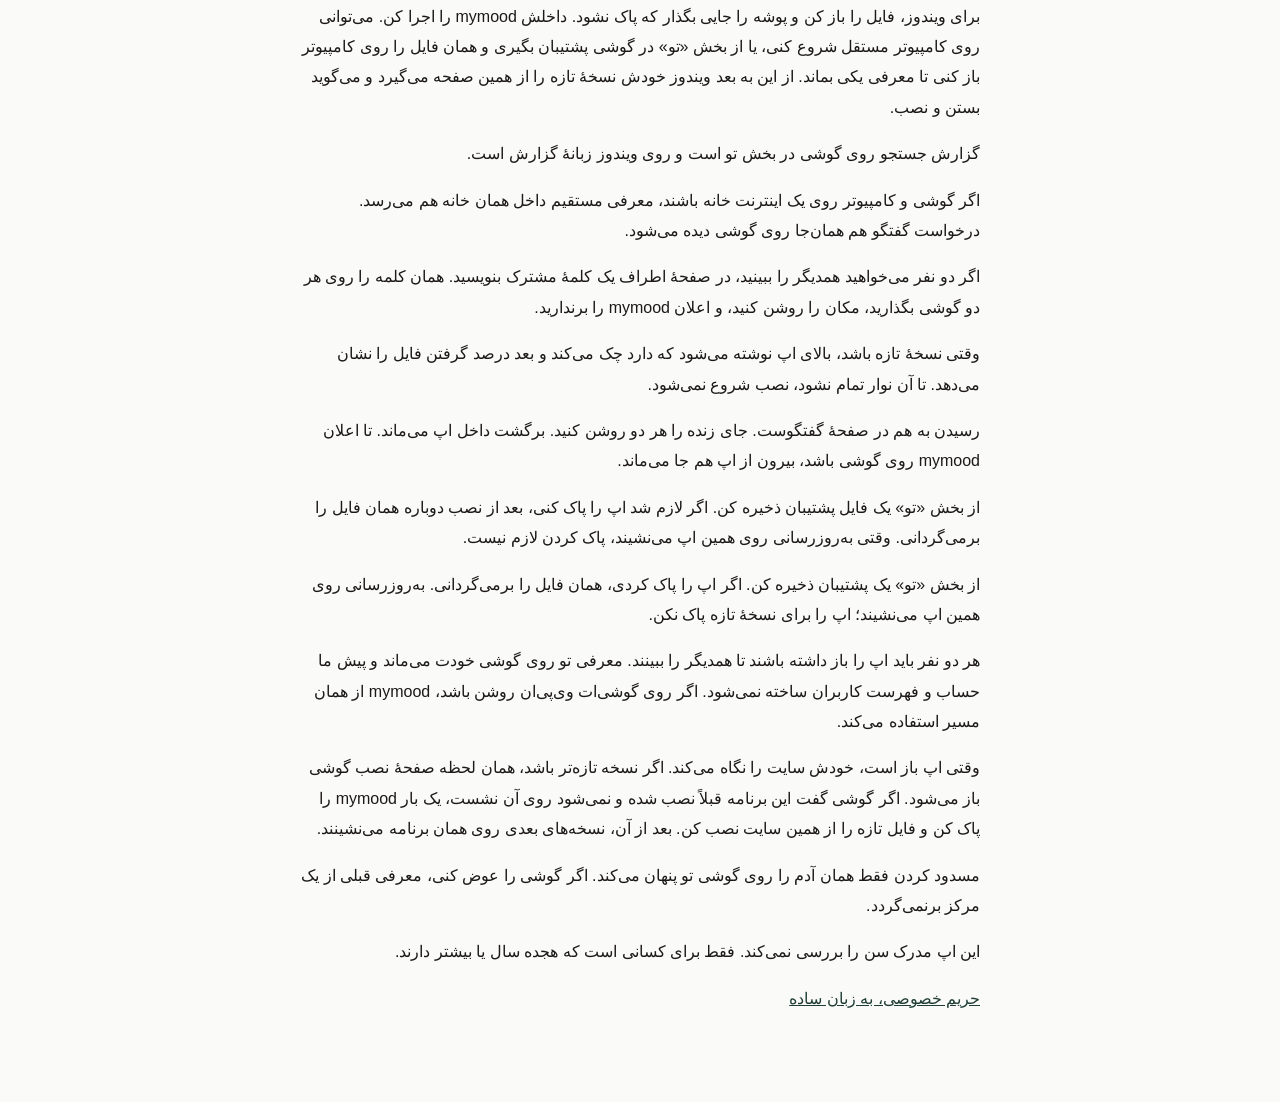
==== commit edf541a4: "mymood 0.3.0" ====
--- a/index.html
+++ b/index.html
@@ -40,7 +40,7 @@
     <p class="lead">mymood یک اپ رایگان برای گوشی اندروید است. خودت را معرفی می‌کنی، فاصله را خودت انتخاب می‌کنی، و آدم‌هایی را می‌بینی که همان لحظه این اپ را باز دارند. اگر هر دو بخواهید، حرف می‌زنید. می‌توانید گروه بسازید و برای جمع‌تان قرار بگذارید.</p>
     <a class="btn" href="downloads/mymood.apk" download>دانلود برای اندروید</a>
     <a class="btn" href="downloads/mymood-windows.zip">دانلود برای ویندوز</a>
-    <p class="note">نسخه ۰.۲.۰ · رایگان · برای ۱۸ سال به بالا</p>
+    <p class="note">نسخه ۰.۳.۰ · رایگان · برای ۱۸ سال به بالا</p>
 
     <h2>کارش چیست</h2>
     <ul>
@@ -48,6 +48,8 @@
       <li>دیدن آدم‌های نزدیک، در فاصله‌ای که خودت انتخاب می‌کنی.</li>
       <li>یک کلمه با دوستت قرار بگذار. هر جای دنیا باشید، با همان کلمه هم را پیدا می‌کنید. لازم نیست شماره یا آدرس چیزی را بدانید.</li>
       <li>کسانی که یک بار با هم گفتگو کرده‌اند، دفعه‌های بعد هم خودکار به هم وصل می‌شوند.</li>
+      <li>در گفتگو می‌شود عکس و ویدیوی کوتاه فرستاد.</li>
+      <li>دو گوشی را به هم بچسبانید تا همان‌جا با هم آشنا شوید.</li>
       <li>گذاشتن لحظه، با نوشته یا عکس، برای آدم‌های اطراف. لحظه فقط روی گوشی‌هایی می‌ماند که آن را گرفته‌اند.</li>
       <li>فرستادن درخواست گفتگو. تا وقتی طرف قبول نکند، گفتگو شروع نمی‌شود.</li>
       <li>ساختن گروه با دعوت. هر کسی کد را نداشته باشد عضو نمی‌شود.</li>
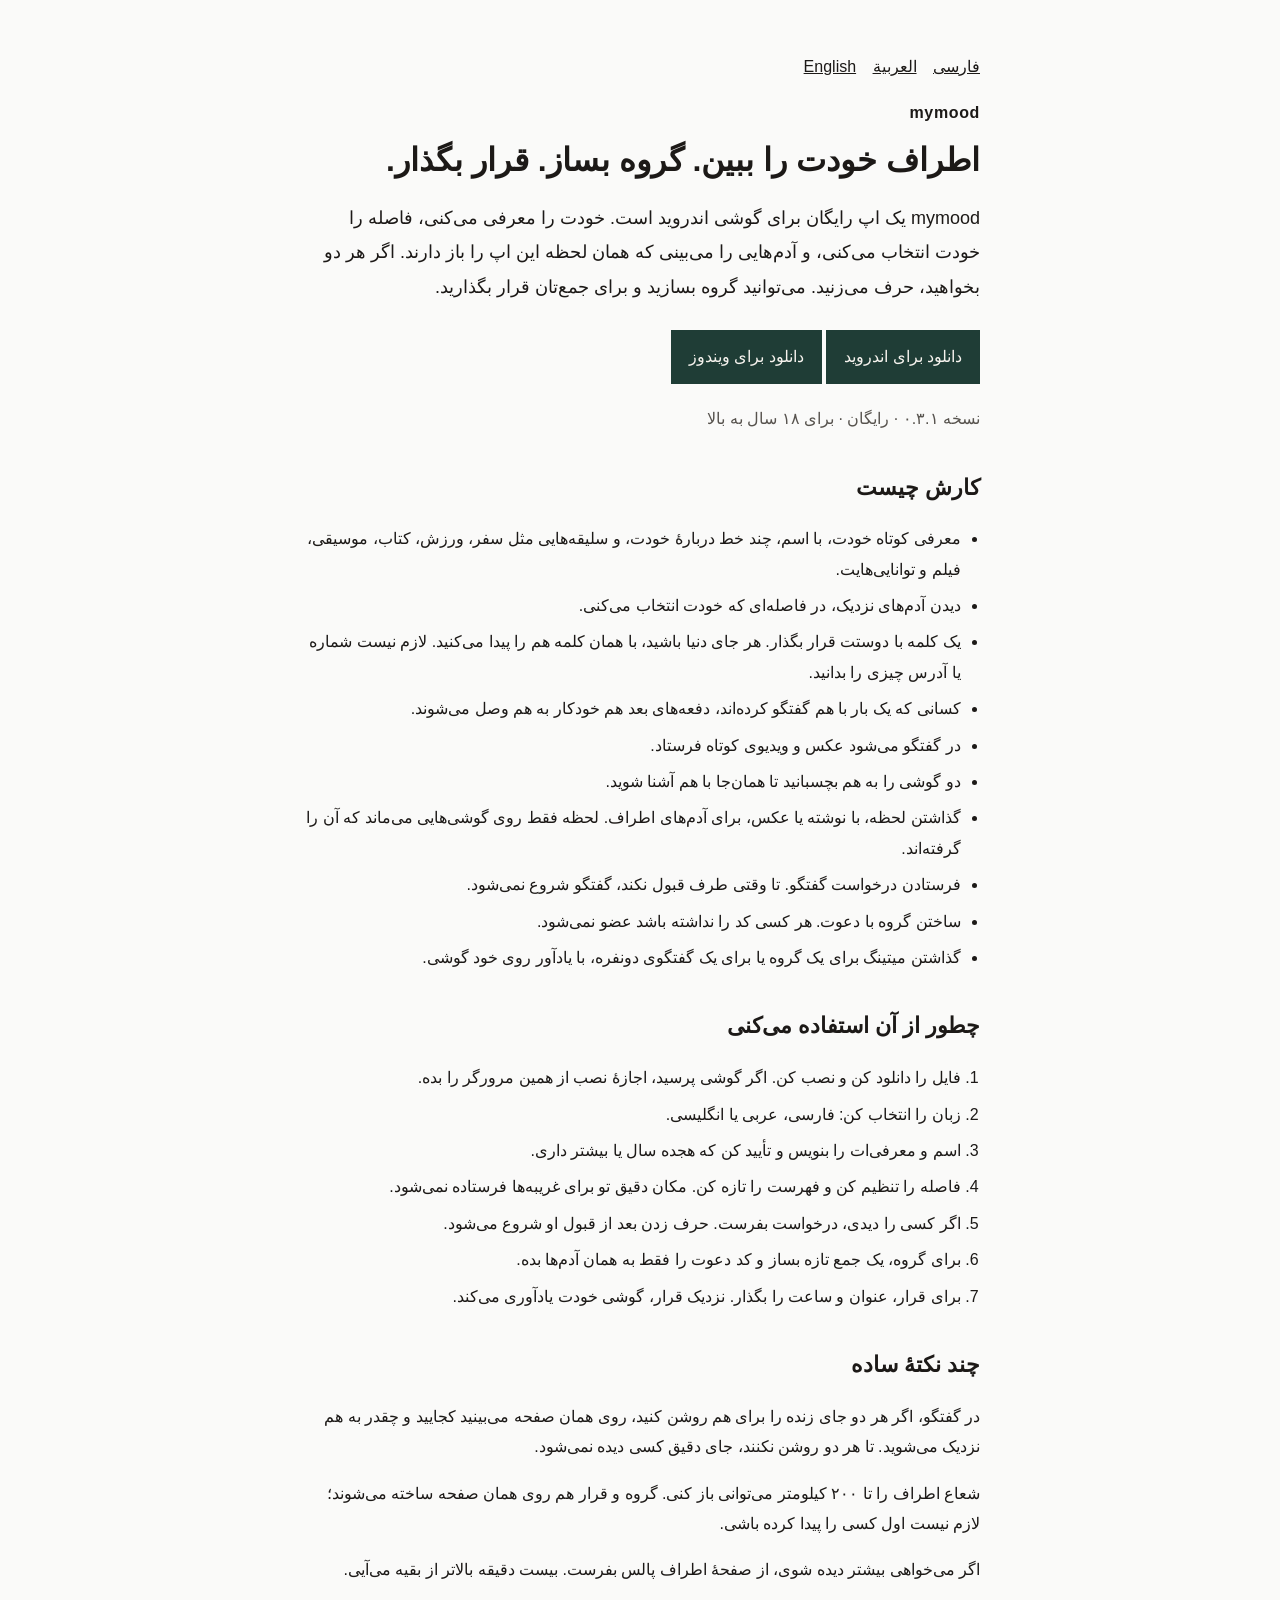
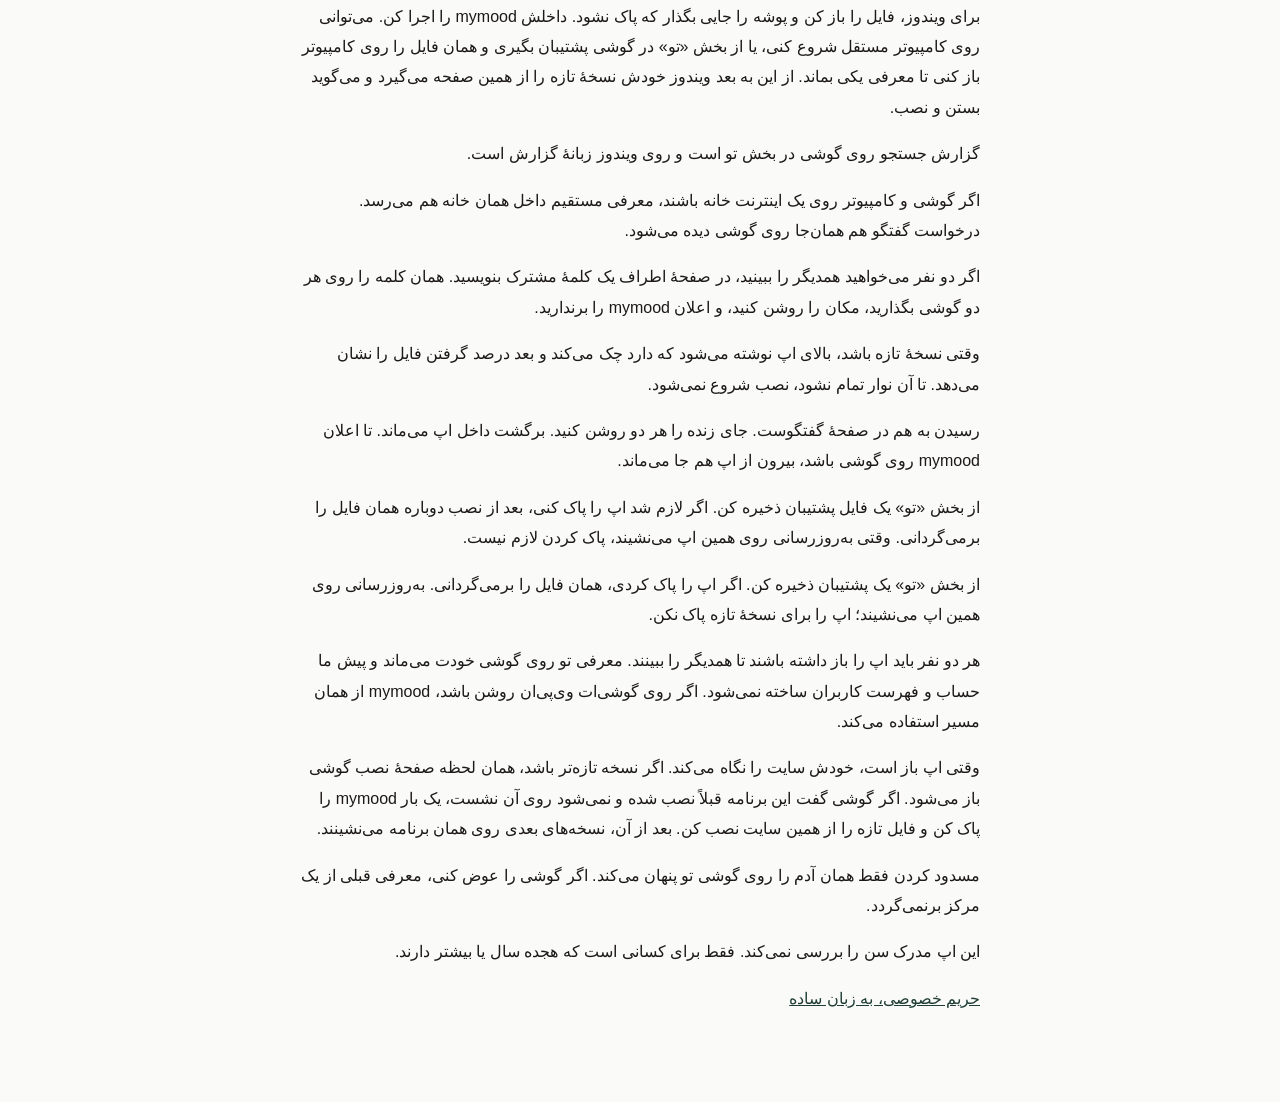
==== commit 3ef37420: "mymood 0.3.1" ====
--- a/index.html
+++ b/index.html
@@ -40,7 +40,7 @@
     <p class="lead">mymood یک اپ رایگان برای گوشی اندروید است. خودت را معرفی می‌کنی، فاصله را خودت انتخاب می‌کنی، و آدم‌هایی را می‌بینی که همان لحظه این اپ را باز دارند. اگر هر دو بخواهید، حرف می‌زنید. می‌توانید گروه بسازید و برای جمع‌تان قرار بگذارید.</p>
     <a class="btn" href="downloads/mymood.apk" download>دانلود برای اندروید</a>
     <a class="btn" href="downloads/mymood-windows.zip">دانلود برای ویندوز</a>
-    <p class="note">نسخه ۰.۳.۰ · رایگان · برای ۱۸ سال به بالا</p>
+    <p class="note">نسخه ۰.۳.۱ · رایگان · برای ۱۸ سال به بالا</p>
 
     <h2>کارش چیست</h2>
     <ul>
